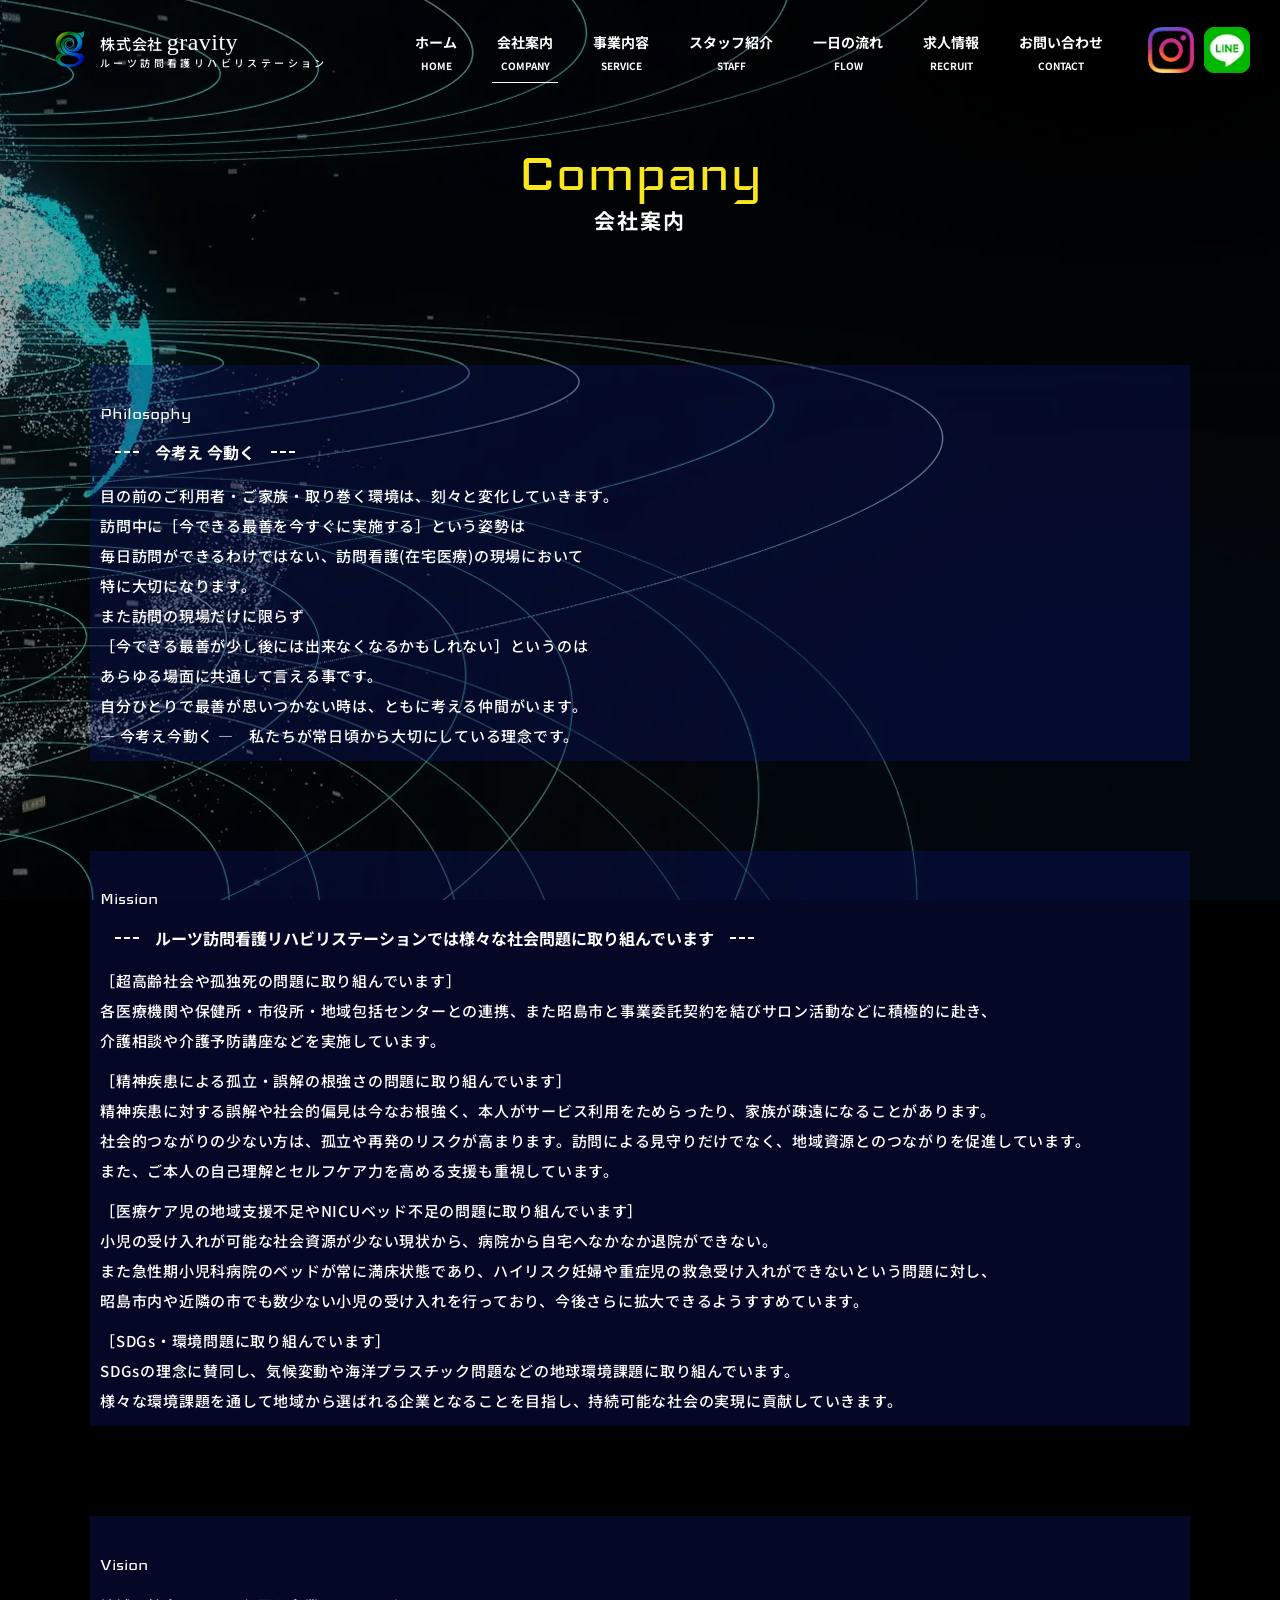
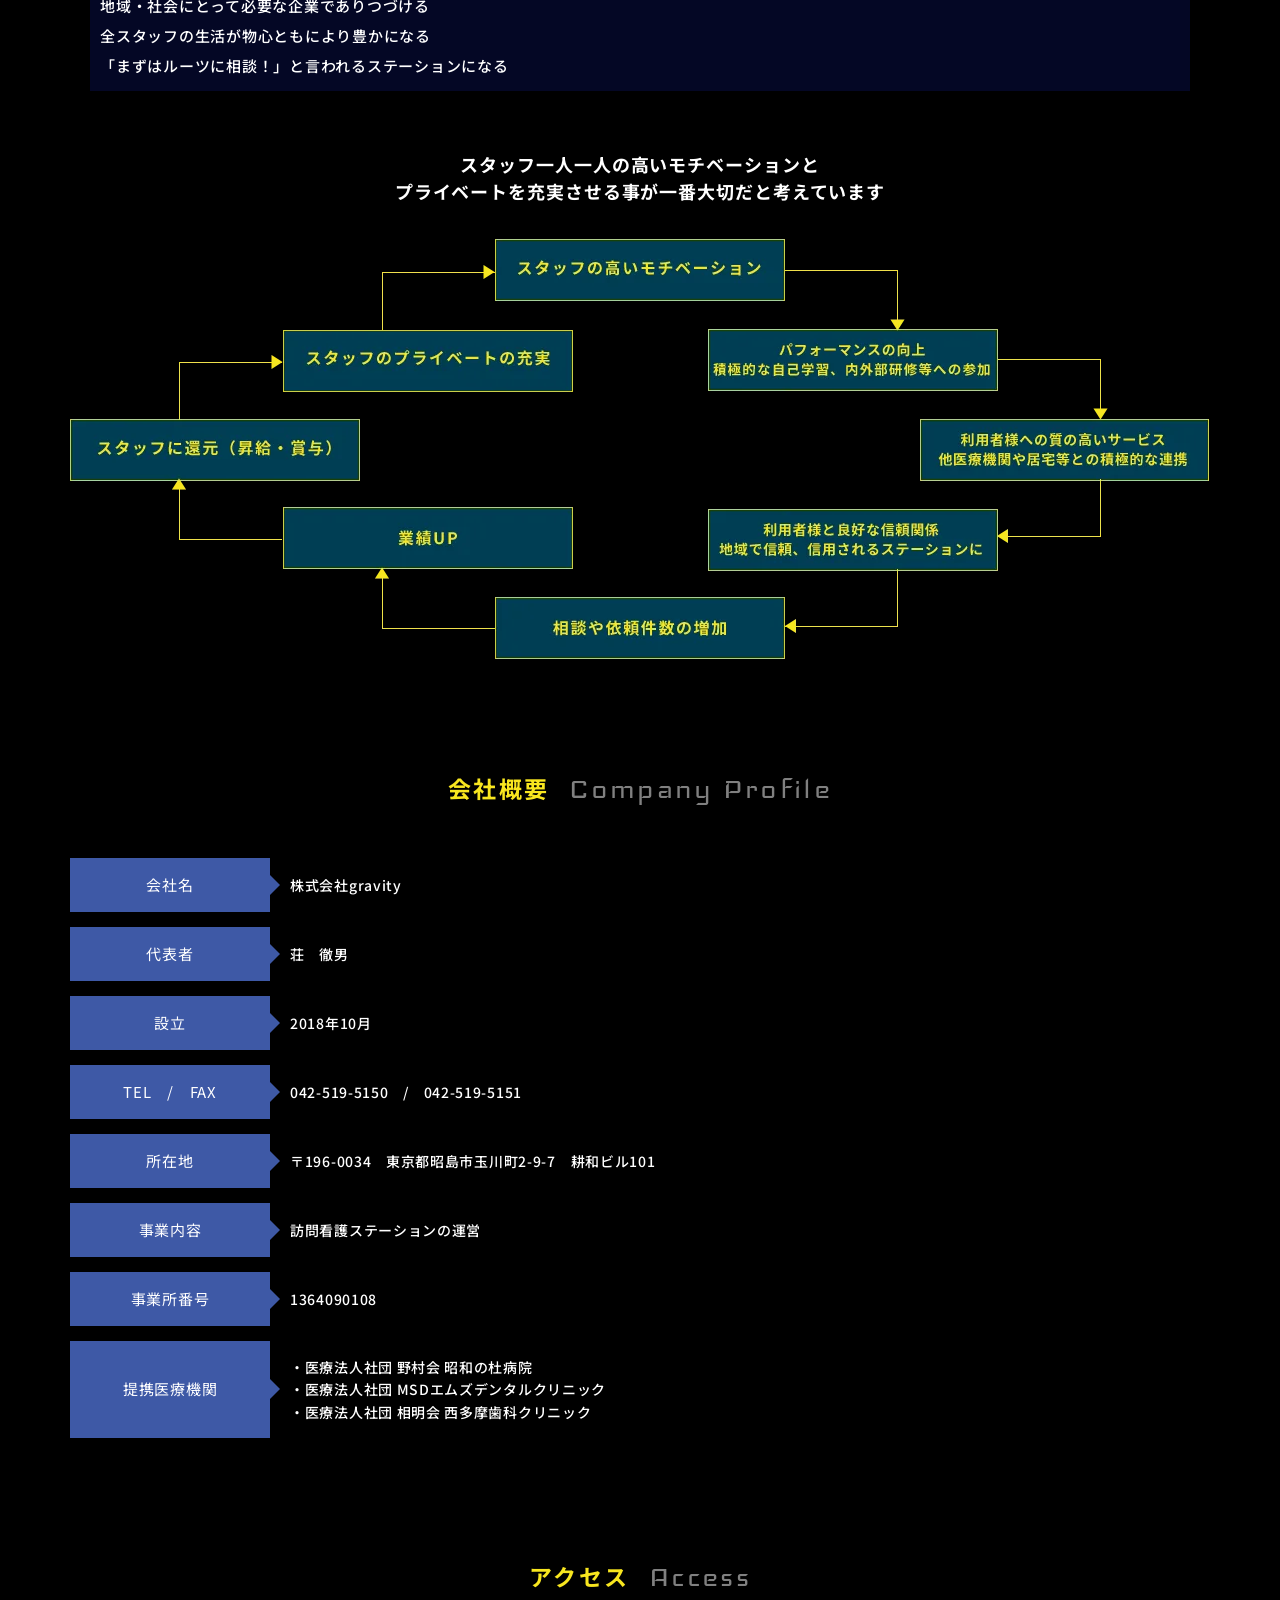
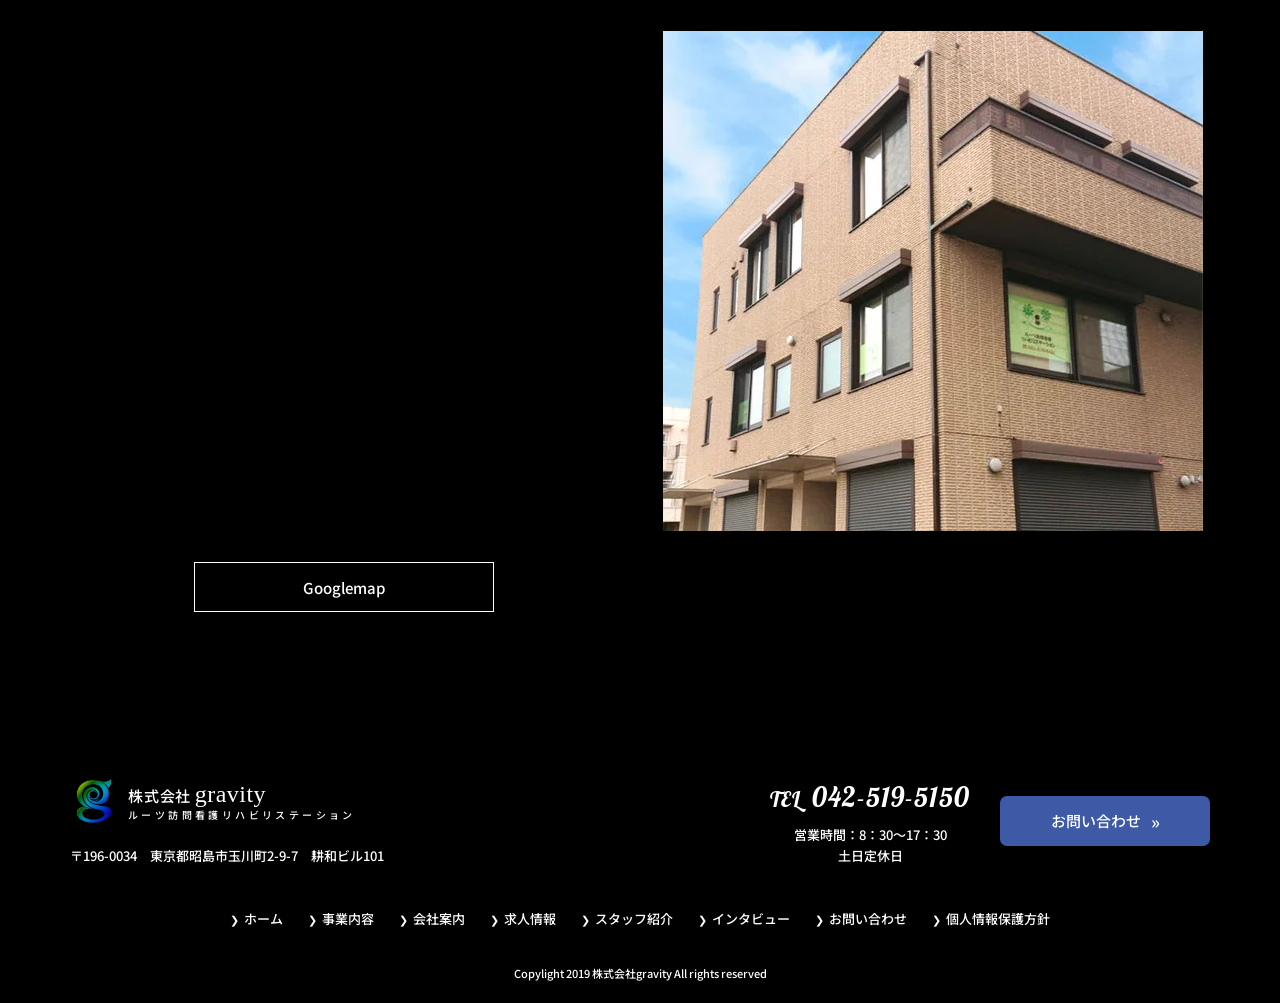
==== company.html @ e6da3119 "ルーツ訪問看護リハビリステーション サイト再構築版 (お客様確認用ステージング) - 現行サイト(gravity2018.co.jp)の忠実再現版 全9ページ - 新ロゴ・新住所(玉川町2-9-7 耕" ====
<!DOCTYPE html>
<html lang="ja">
<head>
	<meta charset="UTF-8">
	<title>会社案内｜株式会社gravity　ルーツ訪問看護リハビリステーション</title>
	<meta name="description" content="ルーツ訪問看護リハビリステーション代表、荘　徹男による「会社紹介」ページ。「まちの保健室」をモットーにヒトを元気にし続ける企業を目指します！！ルーツは、住み慣れた自宅でのケアを訪問看護でサポートします!">
	<meta name="viewport" content="width=device-width, initial-scale=1">
	<meta name="format-detection" content="telephone=no">

	<meta property="og:type" content="article">
	<meta property="og:title" content="会社案内｜ルーツ訪問看護リハビリステーション">
	<meta property="og:description" content="理念「今考え 今動く」。社会問題への取り組み、会社概要、アクセスをご紹介します。">
	<meta property="og:site_name" content="ルーツ訪問看護リハビリステーション">
	<meta property="og:image" content="ogp.png">
	<meta property="og:locale" content="ja_JP">
	<meta name="twitter:card" content="summary_large_image">

	<link rel="icon" href="favicon.ico">
	<link rel="apple-touch-icon" href="apple-touch-icon.png">
	<link rel="preconnect" href="https://fonts.googleapis.com">
	<link rel="preconnect" href="https://fonts.gstatic.com" crossorigin>
	<link href="https://fonts.googleapis.com/css2?family=Iceland&family=Noto+Sans+JP:wght@500;700&family=Pattaya&display=swap" rel="stylesheet">
	<link rel="stylesheet" href="css/style.css">
	<script src="js/site-config.js"></script>
</head>

<body data-page="company">
	<div class="bg-poster" aria-hidden="true"></div>
	<video id="bg-video" data-src="video/bg_movie.mp4" poster="optimized/images/bg_body.webp" muted loop playsinline autoplay preload="none" aria-hidden="true" tabindex="-1"></video>
	<div class="video_grad" aria-hidden="true"></div>

	<div class="site">
		<header id="site-header" class="site-header"><!-- js/include.js が描画 --></header>

		<main>
			<h1 class="sub"><span>Company</span>会社案内</h1>

			<div class="container mb_cont" id="company01">
				<div class="bg_philosophy">
					<article class="company01">
						<h4><span>Philosophy</span></h4>
						<p class="company01-heading"><span class="titleH5" role="heading" aria-level="3">今考え 今動く</span></p>
						<p class="text mt10">
							目の前のご利用者・ご家族・取り巻く環境は、刻々と変化していきます。<br>
							訪問中に［今できる最善を今すぐに実施する］という姿勢は<br class="br-pc">
							毎日訪問ができるわけではない、訪問看護(在宅医療)の現場において<br class="br-pc">
							特に大切になります。<br>
							また訪問の現場だけに限らず<br class="br-pc">
							［今できる最善が少し後には出来なくなるかもしれない］というのは<br class="br-pc">
							あらゆる場面に共通して言える事です。<br class="br-pc">
							自分ひとりで最善が思いつかない時は、ともに考える仲間がいます。<br>
							― 今考え今動く ―　私たちが常日頃から大切にしている理念です。
						</p>
					</article>
				</div>

				<div class="bg_mission">
					<article class="company01">
						<h4><span>Mission</span></h4>
						<p class="company01-heading"><span class="titleH5" role="heading" aria-level="3">ルーツ訪問看護リハビリステーションでは様々な社会問題に取り組んでいます</span></p>
						<p class="text mt10">
							［超高齢社会や孤独死の問題に取り組んでいます］<br>
							各医療機関や保健所・市役所・地域包括センターとの連携、また昭島市と事業委託契約を結びサロン活動などに積極的に赴き、<br class="br-pc">
							介護相談や介護予防講座などを実施しています。
						</p>
						<p class="text mt10">
							［精神疾患による孤立・誤解の根強さの問題に取り組んでいます］<br>
							精神疾患に対する誤解や社会的偏見は今なお根強く、本人がサービス利用をためらったり、家族が疎遠になることがあります。<br>
							社会的つながりの少ない方は、孤立や再発のリスクが高まります。訪問による見守りだけでなく、地域資源とのつながりを促進しています。<br class="br-pc">
							また、ご本人の自己理解とセルフケア力を高める支援も重視しています。
						</p>
						<p class="text mt10">
							［医療ケア児の地域支援不足やNICUベッド不足の問題に取り組んでいます］<br>
							小児の受け入れが可能な社会資源が少ない現状から、病院から自宅へなかなか退院ができない。<br>
							また急性期小児科病院のベッドが常に満床状態であり、ハイリスク妊婦や重症児の救急受け入れができないという問題に対し、<br class="br-pc">
							昭島市内や近隣の市でも数少ない小児の受け入れを行っており、今後さらに拡大できるようすすめています。
						</p>
						<p class="text mt10">
							［SDGs・環境問題に取り組んでいます］<br>
							SDGsの理念に賛同し、気候変動や海洋プラスチック問題などの地球環境課題に取り組んでいます。<br>
							様々な環境課題を通して地域から選ばれる企業となることを目指し、持続可能な社会の実現に貢献していきます。
						</p>
					</article>
				</div>

				<div class="bg_vision">
					<article class="company01">
						<h4><span>Vision</span></h4>
						<p class="text mt10">
							地域・社会にとって必要な企業でありつづける<br>
							全スタッフの生活が物心ともにより豊かになる<br>
							「まずはルーツに相談！」と言われるステーションになる
						</p>
					</article>
				</div>

				<p class="ttl_company01">スタッフ一人一人の高いモチベーションと<br>プライベートを充実させる事が一番大切だと考えています</p>
				<p>
					<picture>
						<source media="(max-width: 767px)" srcset="optimized/images/pic_vision_sp.webp">
						<img src="optimized/images/pic_vision.webp" alt="" loading="lazy" decoding="async">
					</picture>
				</p>
			</div>

			<div class="container mb_cont" id="company02">
				<h3 class="sub">会社概要<span>Company Profile</span></h3>
				<table class="company" id="company-table"><!-- js/render-company.js が data/company.json から描画 --></table>
			</div>

			<div class="container mb_cont" id="company03">
				<h3 class="sub">アクセス<span>Access</span></h3>
				<div class="flex_b">
					<div class="cont48">
						<div class="access_map">
							<!-- 地図のURLは js/render-company.js が data/company.json の住所から生成 -->
							<iframe id="company-map" src="about:blank" loading="lazy" allowfullscreen title="Googleマップ 株式会社gravity 所在地"></iframe>
						</div>
						<p class="btn_map"><a id="company-map-link" href="#" target="_blank" rel="noopener">Googlemap</a></p>
					</div>
					<div class="cont48">
						<p><img src="optimized/images/pic_company03.webp" alt="建物外観" loading="lazy" decoding="async"></p>
					</div>
				</div>
			</div>
		</main>

		<footer id="site-footer" class="site-footer"><!-- js/include.js が描画 --></footer>

		<p class="pagetop"><a href="#" aria-label="このページの先頭へ"><img src="optimized/images/pagetop.webp" width="44" height="43" alt="pagetop このページの先頭へ"></a></p>
	</div>

	<script src="js/data-source.js"></script>
	<script src="js/include.js"></script>
	<script src="js/render-company.js"></script>
	<script src="js/ui.js"></script>
</body>
</html>
---- css/style.css ----
@charset "UTF-8";
/* ============================================================
   ルーツ訪問看護リハビリステーション
   既存サイト(gravity2018.co.jp)再現版 スタイルシート
   - Bootstrap/jQuery非依存
   - ブレークポイント: SP <768 / TB 768-991 / PC >=992 / WIDE >=1200
   ============================================================ */

:root {
  --c-bg: #000;
  --c-text: #fff;
  --c-accent: #f8e61f;
  --c-btn-grad-1: #4664b4;
  --c-btn-grad-2: #16317f;
  --c-btn-footer: #3e59a6;
  --c-news-new: #ff2626;
  --font-base: 'Noto Sans JP', "ヒラギノ角ゴ ProN", "Hiragino Kaku Gothic ProN", "メイリオ", Meiryo, sans-serif;
  --font-en: 'Iceland', cursive;
  --font-tel: 'Pattaya', sans-serif;
}

/* ---------- reset ---------- */
*, *::before, *::after { box-sizing: border-box; }
body, h1, h2, h3, p, ul, ol, li, figure, dl, dd { margin: 0; padding: 0; }
ul, ol { list-style: none; }
img { max-width: 100%; height: auto; vertical-align: middle; border: 0; }
a { color: var(--c-text); text-decoration: none; transition: opacity .2s; }
a:hover { opacity: .8; }
button { font: inherit; background: none; border: none; cursor: pointer; color: inherit; }

html { scroll-behavior: smooth; }
body {
  font-family: var(--font-base);
  font-weight: 500;
  font-size: 15px;
  color: var(--c-text);
  background-color: var(--c-bg);
  -webkit-text-size-adjust: 100%;
  line-height: 1.6;
}

.visually-hidden {
  position: absolute; width: 1px; height: 1px;
  margin: -1px; padding: 0; overflow: hidden;
  clip: rect(0 0 0 0); white-space: nowrap; border: 0;
}

/* ---------- layout ---------- */
.container { width: 100%; padding: 0 15px; margin: 0 auto; }
@media (min-width: 768px)  { .container { max-width: 750px; } }
@media (min-width: 992px)  { .container { max-width: 970px; } }
@media (min-width: 1200px) { .container { max-width: 1170px; } }

.mb_cont  { margin-bottom: 60px; }
.mb_cont3 { margin-bottom: 30px; }
@media (min-width: 992px) {
  .mb_cont  { margin-bottom: 100px; }
  .mb_cont3 { margin-bottom: 40px; }
}
.mb30 { margin-bottom: 30px; }
.tac { text-align: center; }
.lh2 { line-height: 2; letter-spacing: .05em; }
.s15 { font-size: 14px; line-height: 1.7; }
@media (min-width: 768px) { .s15 { font-size: 15px; } }

/* ---------- 背景動画・ポスター ---------- */
.bg-poster {
  position: fixed; inset: 0; z-index: 0;
  background: url(../optimized/images/bg_body.webp) no-repeat center center / cover;
}
#bg-video {
  position: fixed; right: 0; bottom: 0;
  min-width: 100%; min-height: 100%;
  width: auto; height: auto;
  z-index: 1;
  object-fit: cover;
}
body.no-video #bg-video { display: none; }
.video_grad {
  width: 100%; height: 100vh;
  position: fixed; top: 0; left: 0;
  background: linear-gradient(to bottom, #000, #000);
  opacity: .35;
  z-index: 2;
  pointer-events: none;
}
.site { position: relative; z-index: 3; overflow-x: hidden; }

/* ---------- header / nav ---------- */
header.site-header {
  width: 100%;
  padding: 15px;
  position: absolute; top: 0; left: 0;
  z-index: 9999;
}
@media (min-width: 992px) {
  header.site-header {
    height: 100px;
    padding: 15px 30px 15px 50px;
    display: flex; align-items: center;
  }
  header.site-header.h_fixed {
    position: fixed;
    background-color: rgba(0, 0, 0, .8);
    box-shadow: 1px 1px 1px rgba(0, 0, 0, .2);
    transition: background-color .3s;
  }
}
.header-inner {
  width: 100%; max-width: 1900px; margin: 0 auto;
  display: flex; align-items: center; justify-content: space-between;
}
.brand { line-height: 1; }
.brand a { display: inline-block; }

/* ---------- 新ロゴ (マーク + テキスト) ---------- */
a.logo-lockup {
  display: inline-flex;
  align-items: center;
  gap: 10px;
  color: #fff;
  white-space: nowrap;
}
a.logo-lockup:hover { opacity: .9; }
.logo-mark { width: auto; height: 44px; flex-shrink: 0; }
.logo-text { display: flex; flex-direction: column; gap: 4px; line-height: 1; }
.logo-company { font-size: 15px; font-weight: 500; letter-spacing: .05em; }
.logo-company .logo-en {
  font-family: Georgia, "Times New Roman", serif;
  font-size: 24px;
  letter-spacing: .02em;
}
.logo-brand { font-size: 10px; letter-spacing: .34em; font-weight: 500; white-space: nowrap; }
@media (max-width: 480px) {
  .logo-mark { height: 36px; }
  .logo-company { font-size: 13px; }
  .logo-company .logo-en { font-size: 19px; }
  .logo-brand { font-size: 8px; letter-spacing: .22em; }
}
@media (min-width: 992px)  { .logo-mark { height: 40px; } }
@media (min-width: 1300px) { .logo-mark { height: 50px; } }

.flex_right { display: flex; align-items: center; }

/* SNSアイコン */
.sns-list { display: flex; align-items: center; gap: 10px; }
.sns-list img { width: 40px; }
@media (min-width: 992px) { .sns-list { margin-left: 10px; } .sns-list img { width: 46px; } }
.sns-sp { position: absolute; top: 22px; right: 60px; }
@media (min-width: 992px) { .sns-sp { display: none; } }
@media (max-width: 991px) { .sns-pc { display: none; } }

/* ハンバーガー (<=991px) */
.nav-toggle {
  display: none;
  position: absolute; top: 24px; right: 15px;
  width: 30px; height: 20px;
  z-index: 10001;
}
.nav-toggle span {
  position: absolute; right: 0;
  width: 100%; height: 2px;
  background-color: #fff;
  transition: transform .4s, opacity .4s;
}
.nav-toggle span:nth-of-type(1) { top: 0; }
.nav-toggle span:nth-of-type(2) { top: 9px; }
.nav-toggle span:nth-of-type(3) { bottom: 0; }
.nav-toggle[aria-expanded="true"] span:nth-of-type(1) { transform: translateY(9px) rotate(-45deg); }
.nav-toggle[aria-expanded="true"] span:nth-of-type(2) { opacity: 0; }
.nav-toggle[aria-expanded="true"] span:nth-of-type(3) { transform: translateY(-9px) rotate(45deg); }

@media (max-width: 991px) {
  .nav-toggle { display: block; }
  #gnav {
    display: none;
    width: 100%; height: 100vh;
    background: rgba(0, 0, 0, .8);
    position: fixed; top: 0; left: 0;
    z-index: 10000;
    padding: 70px 0 50px;
    overflow-y: auto;
    -webkit-overflow-scrolling: touch;
  }
  body.nav-open #gnav { display: block; }
  body.nav-open { overflow: hidden; }
  #gnav li > a {
    display: block;
    padding: 15px;
    font-size: 15px;
    font-weight: bold;
    color: #fff;
    margin: 5px 10px;
    border-radius: 2px;
    text-align: left;
  }
  #gnav li > a span {
    color: #999;
    font-size: 10px;
    font-weight: normal;
    float: right;
    letter-spacing: 1px;
  }
  #gnav li.active > a,
  #gnav li > a:hover { background-color: #333; opacity: 1; }
}

@media (min-width: 992px) {
  #gnav { display: flex; align-items: center; }
  #gnav ul { display: flex; }
  #gnav li { display: inline-block; }
  #gnav li > a {
    display: block;
    position: relative;
    font-size: 13px;
    font-weight: bold;
    color: #fff;
    margin: 10px 10px 0 0;
    padding: 0 5px 5px;
    text-align: center;
  }
  #gnav li > a span {
    font-size: 10px;
    color: #fff;
    display: block;
    text-align: center;
    margin-top: 5px;
  }
  #gnav li > a:hover { opacity: 1; }
  #gnav li > a::after {
    display: block; content: '';
    width: 100%; height: 1px;
    background-color: #fff;
    position: absolute; bottom: -4px; left: 0;
    transform: scale(0, 1);
    transform-origin: center top;
    transition: .25s;
  }
  #gnav li > a:hover::after,
  #gnav li.active > a::after { transform: scale(1, 1); }
}
@media (min-width: 1200px) {
  #gnav li > a { font-size: 14px; margin-right: 30px; }
}

/* ---------- ヒーロー ---------- */
.mainimg { width: 100%; height: 100vh; position: relative; }
.catch_top {
  width: 100%;
  position: absolute; top: 50%; left: 50%;
  transform: translate(-50%, -50%);
  text-align: center;
  line-height: 1.4;
  z-index: 3;
}
.catch_top img { width: 90%; max-width: 400px; }
@media (min-width: 768px)  { .catch_top img { width: 80%; max-width: 680px; } }
@media (min-width: 1200px) { .catch_top img { max-width: 880px; } }

.scroll-down {
  display: none;
  cursor: pointer;
  height: 48px; width: 64px;
  position: absolute; left: 50%; bottom: 20px;
  margin-left: -32px;
  z-index: 100;
  background-image: url([data-uri]);
  background-size: contain;
  background-repeat: no-repeat;
  animation: scroll_fade_move_down 2s ease-in-out infinite;
}
@media (min-width: 1200px) { .scroll-down { display: block; } }
@keyframes scroll_fade_move_down {
  0%   { transform: translateY(0);    opacity: 0; }
  50%  { opacity: 1; }
  100% { transform: translateY(15px); opacity: 0; }
}

/* ---------- 見出し ---------- */
h2.top {
  font-size: 18px;
  text-align: center;
  font-weight: 700;
  letter-spacing: .1em;
  margin-bottom: 30px;
  line-height: 1.6;
}
@media (min-width: 768px) { h2.top { font-size: 21px; } }
h2.top span {
  font-family: var(--font-en);
  font-size: 40px;
  color: var(--c-accent);
  font-weight: normal;
  display: block;
  letter-spacing: 0;
}

/* ---------- 汎用パネル ---------- */
.bg_black   { background: rgba(0, 0, 0, .7); padding: 30px 20px; }
.bg_black02 { background: rgba(0, 0, 0, .4); padding: 30px 20px; }
.w_top04 {
  width: 100%; margin: 0 auto 20px;
  line-height: 1.8; letter-spacing: .05em;
}
.flexBox_c { display: flex; justify-content: center; }
.cont50 { width: 100%; }
.bg_about {
  background: url(../optimized/images/bg_about.webp) no-repeat center bottom / cover;
  padding: 30px 20px;
}

/* ---------- 求人告知(現在非表示) ---------- */
#top-recruit[hidden] { display: none; }
.ttl_top01 {
  font-size: 16px;
  text-align: center;
  font-weight: 700;
  letter-spacing: .1em;
  margin-bottom: 30px;
  line-height: 1.8;
}

/* ---------- ボタン ---------- */
.btn_top a {
  display: flex; align-items: center; justify-content: center;
  width: 260px;
  padding: .7em 1em;
  background: linear-gradient(to right, var(--c-btn-grad-1), var(--c-btn-grad-2));
  font-size: 14px;
  color: #fff;
  text-align: center;
  font-weight: 500;
  letter-spacing: .1em;
  margin: 0 auto;
  border-radius: 10px;
  transition: background .2s, color .2s;
}
.btn_top a::after {
  content: "\00BB";
  margin-left: 15px;
  font-size: 24px;
  line-height: 1;
}
.btn_top a:hover {
  background: linear-gradient(to right, #fff, #d3d3f7);
  color: var(--c-btn-grad-1);
  opacity: 1;
}

/* ---------- サービスカード ---------- */
.flex_b { display: flex; flex-direction: column; }
@media (min-width: 768px) {
  .flex_b { flex-direction: row; justify-content: space-between; }
}
article.top06 { width: 100%; max-width: 200px; margin: 0 auto 30px; }
article.top06 a {
  display: flex; flex-direction: column;
  align-items: center; justify-content: center;
}
article.top06 h3 {
  font-size: 16px;
  color: #fff;
  font-weight: 700;
  margin-top: 10px;
  letter-spacing: .1em;
  text-align: center;
  line-height: 1.4;
}
@media (min-width: 768px) {
  article.top06 { width: 20%; margin: 0 0 30px; }
  article.top06:nth-of-type(2),
  article.top06:nth-of-type(4) { margin-top: 110px; }
}

/* ---------- お知らせ ---------- */
.bg_top05 { background: rgba(0, 0, 0, .7); padding: 20px 10px; }
@media (min-width: 768px) { .bg_top05 { padding: 25px 20px; } }

article.news_top {
  display: flex; flex-direction: column;
  padding-bottom: 5px;
  border-bottom: 1px solid #fff;
  margin-bottom: 5px;
}
article.news_top .info {
  display: flex; align-items: center;
  gap: 10px;
  order: 1;
  margin-bottom: 10px;
}
article.news_top .news_cont {
  width: 100%;
  font-size: 14px;
  line-height: normal;
  order: 2;
  margin-bottom: 10px;
}
article.news_top .pic { width: 160px; order: 3; padding-bottom: 10px; }
article.news_top .pic p {
  width: 140px; height: 90px;
  display: flex; align-items: center; justify-content: center;
}
article.news_top .pic img { max-width: 136px; max-height: 86px; width: auto; }
article.news_top .news_icon {
  font-size: 11px;
  background-color: var(--c-news-new);
  padding: .2em .4em;
  line-height: 1;
}
@media (min-width: 768px) {
  article.news_top { flex-direction: row; align-items: center; }
  article.news_top .pic {
    width: 360px; height: 300px; order: 0;
    margin-right: 20px; padding: 10px;
    flex-shrink: 0;
  }
  article.news_top .pic p { width: 340px; height: 290px; }
  article.news_top .pic img { max-width: 336px; max-height: 280px; }
  article.news_top .info {
    width: 130px; order: 0;
    flex-shrink: 0;
    justify-content: space-between;
    margin-bottom: 0; margin-right: 10px;
  }
  article.news_top .news_cont { order: 0; margin-bottom: 0; }
}
.btn_news { margin-top: 30px; }

/* ---------- MENUタイル ---------- */
ul.top04 {
  display: flex; flex-wrap: wrap;
  justify-content: center;
  gap: 10px;
}
ul.top04 li { transition: .3s; }
ul.top04 li a {
  display: flex; flex-direction: column;
  align-items: center; justify-content: center;
  width: 200px; height: 200px;
  font-weight: 700;
  font-size: 20px;
  color: #fff;
  text-align: center;
  line-height: 1.4;
}
ul.top04 li:nth-of-type(1) { background: url(../optimized/images/bg_top04_1.webp) center / 200px auto no-repeat; }
ul.top04 li:nth-of-type(2) { background: url(../optimized/images/bg_top04_2.webp) center / 200px auto no-repeat; }
ul.top04 li:nth-of-type(3) { background: url(../optimized/images/bg_top04_3.webp) center / 200px auto no-repeat; }
ul.top04 li:nth-of-type(4) { background: url(../optimized/images/bg_top04_4.webp) center / 200px auto no-repeat; }
ul.top04 li:nth-of-type(5) { background: url(../optimized/images/bg_top04_5.webp) center / 200px auto no-repeat; }
ul.top04 li:nth-of-type(1):hover { background: url(../optimized/images/bg_top04_1_hover.webp) center / 240px auto no-repeat; }
ul.top04 li:nth-of-type(2):hover { background: url(../optimized/images/bg_top04_2_hover.webp) center / 240px auto no-repeat; }
ul.top04 li:nth-of-type(3):hover { background: url(../optimized/images/bg_top04_3_hover.webp) center / 240px auto no-repeat; }
ul.top04 li:nth-of-type(4):hover { background: url(../optimized/images/bg_top04_4_hover.webp) center / 240px auto no-repeat; }
ul.top04 li:nth-of-type(5):hover { background: url(../optimized/images/bg_top04_5_hover.webp) center / 240px auto no-repeat; }

/* ---------- フッター ---------- */
footer.site-footer { padding: 40px 0 20px; }
.footer-main { display: flex; flex-direction: column; gap: 25px; }
@media (min-width: 768px) {
  .footer-main { flex-direction: row; justify-content: space-between; align-items: center; }
}
.footer_l .logo_f { margin-bottom: 15px; }
.footer_l .logo_f .logo-mark { height: 48px; }
.footer_l .text_f { font-size: 13px; }
.footer_r { display: flex; flex-direction: column; align-items: center; gap: 15px; }
@media (min-width: 768px) { .footer_r { flex-direction: row; gap: 30px; } }
.tel_f {
  font-family: var(--font-tel);
  font-size: 21px;
  color: #fff;
  letter-spacing: .05em;
  text-align: center;
  margin-bottom: 5px;
}
.tel_f a { color: #fff; }
.tel_f .tel-number { display: inline-block; margin-left: 5px; font-size: 27px; }
.text_tel_f { font-size: 13px; text-align: center; }
.btn_contact_f a {
  display: flex; align-items: center; justify-content: center;
  width: 210px; height: 50px;
  border-radius: 7px;
  background-color: var(--c-btn-footer);
  font-size: 15px;
  color: #fff;
}
.btn_contact_f a::after {
  content: "\00BB";
  margin-left: 10px;
  font-size: 18px;
  line-height: 1;
}
ul.fnav {
  padding: 40px 0 0;
  display: flex; flex-direction: column;
  align-items: center; justify-content: center;
}
@media (min-width: 768px) { ul.fnav { flex-direction: row; flex-wrap: wrap; gap: 0 25px; } }
ul.fnav li { margin-bottom: 10px; }
ul.fnav li a { color: #fff; font-size: 13px; }
ul.fnav li a::before { content: "\276F"; margin-right: 5px; font-size: 11px; }
.copyright { font-size: 11px; text-align: center; margin-top: 25px; }

/* ---------- ページトップ ---------- */
.pagetop {
  position: fixed; right: 15px; bottom: 20px;
  z-index: 500;
  opacity: 0; visibility: hidden;
  transition: opacity .3s, visibility .3s;
}
.pagetop.is-visible { opacity: 1; visibility: visible; }
.pagetop img { width: 44px; }

/* ---------- ライトボックス ---------- */
dialog.lightbox {
  border: none; padding: 0;
  background: transparent;
  max-width: 90vw; max-height: 90vh;
}
dialog.lightbox::backdrop { background: rgba(0, 0, 0, .7); }
dialog.lightbox img {
  max-width: 90vw; max-height: 85vh;
  width: auto; height: auto;
  display: block;
}
dialog.lightbox .lightbox-close {
  position: absolute; top: -5px; right: 0;
  transform: translateY(-100%);
  color: #fff; font-size: 26px; line-height: 1;
  padding: 5px;
}

/* ============================================================
   下層ページ共通
   ============================================================ */
h1.sub, h2.sub {
  font-size: 18px;
  color: #fff;
  font-weight: 700;
  letter-spacing: .1em;
  text-align: center;
  margin-top: 100px;
  margin-bottom: 100px;
  line-height: 1.4;
}
h1.sub span, h2.sub span {
  font-family: var(--font-en);
  font-size: 40px;
  color: var(--c-accent);
  font-weight: normal;
  display: block;
  letter-spacing: 0;
  line-height: 1;
}
@media (min-width: 992px) {
  h1.sub, h2.sub { font-size: 21px; margin-top: 140px; }
  h1.sub span, h2.sub span { font-size: 66px; }
}
h3.sub {
  font-weight: 700;
  letter-spacing: .1em;
  color: var(--c-accent);
  font-size: 18px;
  text-align: center;
  margin-bottom: 10px;
  line-height: 1.4;
}
h3.sub span {
  font-family: var(--font-en);
  font-size: 24px;
  color: #fff;
  opacity: .5;
  font-weight: normal;
  display: block;
  margin-top: 5px;
}
@media (min-width: 768px) {
  h3.sub { font-size: 23px; margin-bottom: 30px; }
  h3.sub span { font-size: 34px; display: inline-block; margin-left: 20px; margin-top: 0; }
}

/* 汎用ユーティリティ(下層) */
.mt10 { margin-top: 10px; }
.mb20 { margin-bottom: 20px; }
.mb_cont2 { margin-bottom: 30px; }
@media (min-width: 992px) { .mb_cont2 { margin-bottom: 50px; } }
.flex_b.center, .flex_s.center { align-items: center; }
.flex_s.baseline { align-items: baseline; }
.flex_s {
  display: flex; flex-direction: column;
  justify-content: flex-start;
}
@media (min-width: 768px) { .flex_s { flex-direction: row; } }
.flex_s.wrap { flex-wrap: wrap; }
.cont30, .cont35, .cont48, .cont62, .cont68 { width: 100%; }
@media (min-width: 768px) {
  .cont30 { width: 30%; }
  .cont35 { width: 35%; }
  .cont48 { width: 48%; }
  .cont62 { width: 62%; }
  .cont68 { width: 68%; }
}
.br20 img { border-radius: 20px; }

/* ---------- 会社案内 ---------- */
.bg_philosophy, .bg_mission, .bg_vision {
  background-size: cover;
  margin-bottom: 30px;
  padding: 30px 20px;
}
article.company01 {
  background: rgba(15, 25, 122, .3);
  padding: 10px;
}
article.company01 h4 {
  font-size: 14px;
  font-weight: 700;
  letter-spacing: .05em;
  display: flex; flex-direction: column;
  margin-bottom: 10px;
}
article.company01 h4 span {
  font-family: var(--font-en);
  font-size: 20px;
  color: #fff;
  font-weight: normal;
  display: block;
  letter-spacing: 0;
}
@media (min-width: 992px) {
  article.company01 h4 { font-size: 16px; flex-direction: row; }
  article.company01 h4 span { font-size: 30px; margin-right: 20px; }
}
@media (min-width: 1200px) {
  article.company01 h4 span { font-size: 21px; margin-right: 30px; }
}
article.company01 .text { line-height: 2; letter-spacing: .05em; }
.titleH5 {
  position: relative;
  margin: 0 0 0 15px;
  padding: 1rem;
  color: var(--c-accent);
  font-weight: bold;
  font-size: 16px;
  display: inline;
}
.titleH5::before, .titleH5::after {
  position: absolute;
  top: 48%;
  width: 1.5rem;
  border-top: 2px dashed;
  content: '';
}
.titleH5::before { left: -1.5rem; }
.titleH5::after { right: -1.5rem; }
.company01-heading { margin-bottom: 15px; margin-left: 1.5rem; }
#company01 .titleH5 { color: #fff; }
@media (max-width: 768px) {
  #company01 .titleH5::before, #company01 .titleH5::after { display: none; }
  #company01 .titleH5 { margin-left: -10px; }
  .company01-heading { margin-left: 0; }
}
p.ttl_company01 {
  font-size: 13px;
  font-weight: 700;
  letter-spacing: .05em;
  line-height: 1.5;
  color: #fff;
  text-align: center;
  margin-bottom: 20px;
}
@media (min-width: 768px)  { p.ttl_company01 { font-size: 16px; margin-bottom: 30px; } }
@media (min-width: 992px)  { p.ttl_company01 { font-size: 18px; } }
.pc-only { display: none; }
@media (min-width: 768px) { .pc-only { display: block; } .sp-only { display: none; } }
/* 現行サイトの br.hidden-xs (PCのみ改行) / br.visible-xs (SPのみ改行) 相当 */
@media (max-width: 767px) { br.br-pc { display: none; } }
@media (min-width: 768px) { br.sp-br { display: none; } }

table.company {
  width: 100%;
  margin: 0 auto;
  border-collapse: separate;
  border-spacing: 0 15px;
  font-size: 14px;
}
table.company th, table.company td {
  padding: 10px 20px;
  letter-spacing: .05em;
}
table.company th {
  display: block;
  background: #2b2e2f;
  vertical-align: middle;
  width: 100%;
  position: relative;
  color: #fff;
  font-weight: bold;
  font-size: 14px;
  text-align: left;
}
table.company td {
  display: block;
  background: rgba(0, 0, 0, .8);
  padding-left: 20px;
  font-size: 14px;
  line-height: 1.6;
}
table.company a { color: #fff; }
@media (min-width: 768px) {
  table.company th, table.company td { display: table-cell; padding: 15px 20px; }
  table.company th {
    background: var(--c-btn-footer);
    width: 200px;
    text-align: center;
    font-weight: normal;
    font-size: 15px;
  }
  table.company th::after {
    left: 100%; top: 50%;
    border: solid transparent;
    content: " ";
    height: 0; width: 0;
    position: absolute;
    pointer-events: none;
    border-left-color: var(--c-btn-footer);
    border-width: 10px;
    margin-top: -10px;
  }
}
.access_map iframe { width: 100%; height: 300px; border: 0; }
@media (min-width: 768px) { .access_map iframe { height: 500px; } }
p.btn_map a {
  display: block;
  width: 200px; height: 50px;
  border: 1px solid #fff;
  margin: 25px auto;
  color: #fff;
  font-size: 15px;
  text-align: center;
  line-height: 50px;
}
@media (min-width: 768px) { p.btn_map a { width: 300px; } }

/* ---------- 事業内容 ---------- */
.mb_service { margin-bottom: 40px; }
@media (min-width: 768px)  { .mb_service { margin-bottom: 50px; } }
@media (min-width: 992px)  { .mb_service { margin-bottom: 70px; } }
.inner_service01 {
  background: rgba(0, 0, 0, .7);
  padding: 25px 15px;
  position: relative;
  z-index: 99;
  border-radius: 20px;
}
@media (min-width: 768px) { .inner_service01 { padding: 25px 20px; } }
.inner_service01 .lh2 { line-height: 1.8; }
h2.service01, h3.service01 {
  font-weight: 700;
  letter-spacing: .1em;
  color: var(--c-accent);
  font-size: 21px;
  margin-bottom: 15px;
}
@media (min-width: 768px)  { h2.service01, h3.service01 { font-size: 24px; } }
@media (min-width: 992px)  { h2.service01, h3.service01 { font-size: 30px; } }
h3.service02, h4.service02 {
  font-weight: 700;
  letter-spacing: .1em;
  font-size: 14px;
  text-align: center;
  margin-bottom: 20px;
  line-height: 1.6;
}
@media (min-width: 768px) { h3.service02, h4.service02 { font-size: 16px; margin-bottom: 30px; } }
@media (min-width: 992px) { h3.service02, h4.service02 { font-size: 18px; } }
.text_yellow { color: var(--c-accent); font-size: 18px !important; }
@media (min-width: 768px) { .text_yellow { font-size: 20px !important; } }
ul.service01 {
  display: flex; flex-direction: column; flex-wrap: wrap;
  width: 100%;
}
ul.service01 li {
  width: 100%;
  color: #fff;
  font-size: 13px;
  font-weight: 700;
  letter-spacing: .1em;
  background: rgba(0, 0, 0, .7);
  display: flex; align-items: center; justify-content: center;
  text-align: center;
  line-height: 1.6;
  padding: 10px 1em;
  border: 1px solid #fff;
  border-radius: 10px;
  margin-bottom: 15px;
}
@media (min-width: 768px) {
  ul.service01 { flex-direction: row; }
  ul.service01 li {
    width: 32%;
    margin-right: 2%;
    font-size: 16px;
    height: 100px;
    border-radius: 20px;
    margin-bottom: 30px;
    padding: 10px 20px;
  }
  ul.service01 li:nth-of-type(3n) { margin-right: 0; }
}
.contact_sub {
  background: rgba(0, 0, 0, .7);
  padding: 20px 10px;
  display: flex; flex-direction: column;
  text-align: center;
}
.contact_sub h3 {
  font-weight: 700;
  letter-spacing: .1em;
  color: var(--c-accent);
  font-size: 17px;
  margin-bottom: 0;
  line-height: 1.6;
}
@media (min-width: 768px) {
  .contact_sub { padding: 40px 20px; align-items: center; margin-bottom: 50px; }
  .contact_sub h3 { font-size: 21px; }
}

/* ---------- スタッフ紹介 ---------- */
.bg_staff01 {
  background: rgba(0, 0, 0, .7);
  padding: 20px 30px;
}
p.pic_staff01 { text-align: center; }
p.pic_staff01 img { width: 200px; height: 200px; }
.inner_staff01 { width: 100%; }
@media (min-width: 768px) {
  .inner_staff01 { width: 68%; background: rgba(0, 0, 0, .7); padding: 20px 30px; }
  p.pic_staff01 img { width: 140px; height: 140px; }
}
@media (min-width: 992px) {
  .inner_staff01 { padding: 20px 50px; }
  p.pic_staff01 img { width: 200px; height: 200px; }
}
p.post01 {
  font-weight: 700;
  font-size: 16px;
  color: var(--c-accent);
  margin-right: 20px;
}
@media (min-width: 992px) { p.post01 { font-size: 18px; } }
p.name_staff {
  font-size: 18px;
  color: var(--c-accent);
  font-weight: 700;
  letter-spacing: .1em;
  margin-bottom: 10px;
  line-height: 1.4;
}
@media (min-width: 768px) { p.name_staff { font-size: 20px; } }
p.name_staff span.staff01 { font-size: 12px; display: block; margin-top: 5px; }
@media (min-width: 768px) { p.name_staff span.staff01 { font-size: 15px; display: inline-block; margin-left: 20px; margin-top: 0; } }
p.name_staff span.staff { font-size: 12px; display: block; margin-top: 2px; }
@media (min-width: 768px) { p.name_staff span.staff { font-size: 13px; } }
p.job { font-size: 15px; font-weight: 500; margin-bottom: 15px; }
@media (min-width: 992px) { p.job { font-size: 16px; } }
p.job_staff { font-size: 14px; font-weight: 500; margin-bottom: 20px; line-height: 1.6; }
@media (min-width: 992px) { p.job_staff { margin-bottom: 15px; } }
.inner_staff01 p.text, article.staff p.text { font-size: 14px; line-height: 1.6; }
article.staff {
  width: 100%;
  background: rgba(0, 0, 0, .7);
  padding: 20px;
  margin-bottom: 40px;
  display: flex; flex-direction: column;
  align-items: center;
  justify-content: space-between;
}
/* 役職と氏名の並び: 1200px未満は縦積み・1200px以上は横並び(現行踏襲) */
@media (max-width: 1199px) {
  article.staff .flex_s { flex-direction: column !important; }
}
article.staff p.post {
  font-weight: 700;
  font-size: 15px;
  color: var(--c-accent);
  margin-top: 10px;
}
article.staff .cont35 p { text-align: center; }
@media (min-width: 768px) {
  article.staff { width: 48%; margin-right: 4%; }
  article.staff:nth-of-type(2n) { margin-right: 0; }
  article.staff .cont35 { width: 40%; }
  article.staff .cont62 { width: 90%; margin-top: 10px; }
  article.staff p.post { font-size: 18px; margin-right: 20px; margin-top: 0; }
}
@media (min-width: 992px) {
  article.staff { flex-direction: row; }
  article.staff .cont35 { width: 32%; }
  article.staff .cont62 { width: 62%; margin-top: 0; }
  article.staff p.post { margin-bottom: 5px; }
}

/* ---------- 一日の流れ＆よくある質問 ---------- */
.cont47 { width: 100%; }
@media (min-width: 768px) { .cont47 { width: 47%; } }
.inner_interview01 { position: relative; }
.inner_interview01::before {
  content: '';
  display: block;
  width: 3px;
  height: calc(100% - 70px);
  background-color: #ff9326;
  position: absolute;
  left: 7px;
  top: 35px;
}
article.interview01 { display: flex; flex-direction: row; }
article.interview01::before {
  content: '';
  display: block;
  flex-shrink: 0;
  width: 16px;
  height: 16px;
  background-color: #ff9326;
  border-radius: 50%;
  margin-right: 10px;
  margin-top: 20px;
  position: relative;
  z-index: 1;
}
article.interview01 .inner { flex: 1; }
article.interview01 p.ttl {
  background: rgba(0, 69, 93, .9);
  font-size: 16px;
  color: #f8e51f;
  font-weight: 700;
  letter-spacing: .1em;
  margin-bottom: 15px;
  display: inline-flex;
  align-items: center;
  flex-wrap: wrap;
  padding: .7em .5em;
}
article.interview01 p.ttl span {
  color: #fff;
  font-size: 12px;
  font-family: 'Orbitron', sans-serif;
  display: inline-block;
  margin-right: 10px;
}
.bg_interview { background: rgba(0, 0, 0, .7); padding: 30px 10px; }
@media (min-width: 768px) { .bg_interview { padding: 30px 20px; } }
.bg_interview .flex_b > .accbox { width: 100%; }

/* CSSアコーディオン(現行サイトの checkbox 方式を踏襲) */
.accbox { margin: 1em 0 2em; padding: 0; }
.accbox label {
  display: block;
  cursor: pointer;
  font-size: 14px;
  position: relative;
  padding: 0 15px 10px 0;
  color: #fff;
  margin-bottom: 15px;
  border-bottom: 1px dashed #fff;
  letter-spacing: .05em;
  font-weight: normal;
}
.accbox label span {
  display: inline-block;
  color: #2cca64;
  font-size: 21px;
  margin-right: 10px;
  font-weight: bold;
}
.ns_interview label span { color: orange; }
.accbox label:hover { opacity: .8; }
.accbox input { display: none; }
.accbox .accshow {
  height: 0;
  padding: 0;
  overflow: hidden;
  opacity: 0;
  position: relative;
  border: 1px solid var(--c-accent);
  transition: .4s;
  margin-bottom: 10px;
}
.cssacc:checked + .accshow {
  height: auto;
  opacity: 1;
  padding: 15px 15px 15px 55px;
  transition: .3s;
  font-size: 14px;
  line-height: 1.7;
  letter-spacing: .03em;
}
.cssacc:checked + .accshow::before {
  display: inline-block;
  position: absolute;
  left: 20px;
  font-size: 21px;
  line-height: 1.2;
  content: "A.";
  color: var(--c-accent);
  font-weight: bold;
}

/* ---------- 求人情報 ---------- */
.cont100 { width: 100%; }
.cont32 { width: 100%; }
.cont64 { width: 100%; }
@media (min-width: 768px) { .cont32 { width: 32%; } .cont64 { width: 64%; } }
.mb0 { margin-bottom: 0; }
.mb10 { margin-bottom: 10px; }
@media (max-width: 767px) { .reverse_sp { flex-direction: column-reverse; } }

p.ttl_recruit01 {
  font-size: 18px;
  font-weight: 700;
  letter-spacing: .1em;
  text-align: center;
  margin-bottom: 30px;
  line-height: 1.5;
}
p.ttl_recruit01 span {
  display: block;
  font-size: 24px;
  color: #f8e51f;
  margin-top: 10px;
}
@media (min-width: 992px) {
  p.ttl_recruit01 { font-size: 24px; }
  p.ttl_recruit01 span { font-size: 32px; }
}
.text02 {
  font-size: 16px;
  font-weight: 500;
  line-height: 1.6;
  text-align: center;
}
.ttl_recruit02 { text-align: center; }
.ttl_recruit02 h2, .ttl_recruit02 h3 {
  font-size: 20px;
  font-weight: 700;
  color: #f8e51f;
  letter-spacing: .1em;
  text-align: center;
  position: relative;
  display: inline-block;
  padding: 0 30px;
  margin: 0 auto 20px;
  line-height: 1.4;
}
.ttl_recruit02 h2::before, .ttl_recruit02 h3::before,
.ttl_recruit02 h2::after, .ttl_recruit02 h3::after {
  content: "";
  display: block;
  width: 2px;
  height: 40px;
  background-color: #f8e51f;
  position: absolute;
  top: 10px;
}
.ttl_recruit02 h2::before, .ttl_recruit02 h3::before { left: 0; transform: rotate(-25deg); }
.ttl_recruit02 h2::after, .ttl_recruit02 h3::after { right: 0; transform: rotate(25deg); }
@media (min-width: 992px) { .ttl_recruit02 h2, .ttl_recruit02 h3 { font-size: 26px; } }

.flex_recruit02 {
  display: flex; flex-direction: row;
  justify-content: space-between;
  flex-wrap: wrap;
}
article.recruit02 { width: 50%; margin-bottom: 30px; }
@media (min-width: 768px) { article.recruit02 { width: 20%; } }
article.recruit02 a {
  display: flex; flex-direction: column;
  align-items: center;
  width: 100%;
  color: #fff;
  text-align: center;
}
article.recruit02 p.icon {
  width: 100px; height: 100px;
  background-color: #f8e51f;
  border-radius: 50%;
  display: flex; align-items: center; justify-content: center;
  margin-bottom: 10px;
  overflow: hidden;
}
@media (min-width: 768px) { article.recruit02 p.icon { width: 120px; height: 120px; } }
article.recruit02 p.icon img { width: 70%; }
article.recruit02 h3, article.recruit02 h4 {
  font-size: 14px;
  font-weight: 700;
  color: #f8e51f;
  letter-spacing: .1em;
  margin-bottom: 10px;
  line-height: 1.4;
  text-align: center;
}
@media (min-width: 768px) { article.recruit02 h3, article.recruit02 h4 { font-size: 15px; margin-bottom: 20px; } }
article.recruit02 p.text { font-size: 12px; text-align: center; }

.recruit-sec-title, h4.recruit02 {
  background: rgba(0, 69, 93, .9);
  padding: 1em;
  font-size: 16px;
  font-weight: 700;
  color: #f8e51f;
  letter-spacing: .05em;
  text-align: center;
  line-height: 1.4;
  margin: 0;
}
.inner_recruit02 { background: rgba(0, 0, 0, .8); padding: 20px; }
.inner_recruit02 p.text {
  font-size: 13px;
  font-weight: 500;
  line-height: 1.8;
  margin-bottom: 10px;
}
@media (min-width: 992px) { .inner_recruit02 p.text { font-size: 15px; } }

.bg_recruit02_3 {
  background: url(../optimized/images/bg_recruit02_3.webp) no-repeat center center / cover;
  padding: 30px 20px;
}
.recruit_list, .recruit_list02 { width: 100%; }
@media (min-width: 768px) {
  .recruit_list { display: flex; flex-wrap: wrap; justify-content: space-between; }
  .recruit_list li { width: 49% !important; }
}
.recruit_list li {
  display: flex;
  justify-content: flex-start;
  align-items: flex-end;
  width: 100%;
  font-weight: bold;
  padding: 10px 0 10px 5px;
  border-bottom: 1px solid #333;
}
.recruit_list li p { color: #4b4b4b; }
.recruit_list li img { width: 30px; margin-right: 10px; }
.titleH5-2 {
  color: #333;
  font-weight: bold;
  font-size: 18px;
  border-left: 2px solid #333;
  margin: 0 0 10px;
  padding: 0 0 0 5px;
}
.recruit_list02 li {
  display: flex;
  align-items: flex-end;
  width: 100%;
  color: #333;
  font-weight: bold;
  padding: 10px 0 10px 10px;
  border-bottom: 1px solid #333;
}
.recruit_list02 li a { color: #4b4b4b; }
.recruit_list02 li img { width: 30px; margin-right: 10px; }
@media (min-width: 768px) {
  .recruit_list02 { display: flex; flex-wrap: wrap; justify-content: space-between; }
  .recruit_list02 li { width: 49%; }
}

table.recruit03 {
  width: 100%;
  border-left: 1px solid #f8e51f;
  border-top: 1px solid #f8e51f;
  background-color: #000;
  border-collapse: collapse;
}
table.recruit03 th {
  width: 100%;
  display: block;
  font-size: 14px;
  color: #fff;
  padding: 1.2em;
  border-right: 1px solid #f8e51f;
  border-bottom: 1px solid #f8e51f;
  text-align: left;
}
table.recruit03 td {
  width: 100%;
  display: block;
  font-size: 13px;
  color: #fff;
  border-right: 1px solid #f8e51f;
  border-bottom: 1px solid #f8e51f;
  padding: 1.2em;
  line-height: 1.7;
}
@media (min-width: 768px) {
  table.recruit03 th, table.recruit03 td { display: table-cell; }
  table.recruit03 th {
    width: 180px;
    background-color: #f8e51f;
    color: #333;
    border: 1px solid #aaa;
    text-align: center;
    vertical-align: middle;
  }
  table.recruit03 td {
    width: auto;
    background: rgba(0, 69, 93, .9);
    font-size: 14px;
    border: 1px solid #aaa;
  }
}
@media (min-width: 992px) {
  table.recruit03 th { width: 230px; font-size: 15px; padding: 1.5em; }
  table.recruit03 td { font-size: 15px; padding: 1.5em; }
}

article.flow {
  width: 100%;
  height: 180px;
  border: 3px solid #f8e51f;
  padding: 20px;
  position: relative;
  display: flex;
  flex-direction: column;
  justify-content: center;
  align-items: center;
  margin-top: 30px;
  background: rgba(0, 69, 93, .9);
}
article.flow h3, article.flow h4 {
  font-size: 18px;
  font-weight: 700;
  color: #f8e51f;
  letter-spacing: .1em;
  margin-bottom: 15px;
  text-align: center;
}
article.flow p.text { font-size: 14px; text-align: center; line-height: 1.7; }
article.flow::before {
  content: '';
  display: block;
  width: 70px; height: 70px;
  background-color: #e9faf7;
  border-radius: 50%;
  position: absolute;
  top: -15px; left: -15px;
}
article.flow:nth-of-type(1)::before { background: url(../optimized/images/icon_recruit04_1.webp) 0 0 / 70px 70px no-repeat; }
article.flow:nth-of-type(2)::before { background: url(../optimized/images/icon_recruit04_2.webp) 0 0 / 70px 70px no-repeat; }
article.flow:nth-of-type(3)::before { background: url(../optimized/images/icon_recruit04_3.webp) 0 0 / 70px 70px no-repeat; }
@media (min-width: 768px) {
  article.flow::before { top: -20px; left: -20px; }
}
article.flow::after {
  content: "▼";
  position: absolute;
  bottom: -35px;
  left: 50%;
  transform: translateX(-50%);
  font-size: 22px;
  color: #f8e51f;
}
article.flow:last-of-type::after { content: ''; }
@media (min-width: 768px) {
  article.flow { width: 32%; }
  article.flow::after {
    content: "▶";
    top: 50%;
    bottom: auto;
    left: auto;
    right: -24px;
    transform: translateY(-50%);
    font-size: 20px;
  }
}
.contact_sub p.tel {
  font-size: 21px;
  font-weight: 700;
  margin-top: 15px;
}
.contact_sub p.tel a { color: #fff; font-size: 26px; }
.contact_sub p.text { font-size: 14px; margin-top: 10px; }
.contact_sub p.text a { color: #fff; text-decoration: underline; }
.contact_sub p.text a:hover { text-decoration: none; }

/* ---------- お知らせ一覧 ---------- */
.news-list-page .bg_top05 { margin-bottom: 30px; }
.btn_more { margin: 30px auto 0; }
.btn_more button {
  display: flex; align-items: center; justify-content: center;
  width: 260px;
  padding: .7em 1em;
  background: linear-gradient(to right, var(--c-btn-grad-1), var(--c-btn-grad-2));
  font-size: 14px;
  color: #fff;
  font-weight: 500;
  letter-spacing: .1em;
  margin: 0 auto;
  border-radius: 10px;
  transition: background .2s, color .2s;
}
.btn_more button::after { content: "\00BB"; margin-left: 15px; font-size: 24px; line-height: 1; }
.btn_more button:hover {
  background: linear-gradient(to right, #fff, #d3d3f7);
  color: var(--c-btn-grad-1);
}
.news-count { text-align: center; font-size: 13px; margin: 15px 0 0; opacity: .8; }

/* ---------- お問い合わせ ---------- */
h3.contact {
  width: 100%;
  font-size: 16px;
  color: #f8e51f;
  font-weight: 700;
  text-align: center;
  border-bottom: 3px solid #fff;
  padding-bottom: 10px;
  letter-spacing: .1em;
  margin-bottom: 20px;
}
@media (min-width: 768px) { h3.contact { font-size: 21px; padding-bottom: 15px; } }
.inner_contact {
  background: rgba(0, 0, 0, .8);
  padding: 20px 15px;
  width: 100%;
}
@media (min-width: 768px) { .inner_contact { padding: 30px; } }
.info_contact01 {
  width: 100%;
  display: flex; flex-direction: column;
  align-items: center; justify-content: space-between;
}
@media (min-width: 768px) { .info_contact01 { width: 500px; margin: 0 auto; flex-direction: row; } }
p.tel_contact {
  font-size: 21px;
  font-weight: 900;
  display: flex; align-items: center; justify-content: center;
}
p.tel_contact a, p.tel_contact span { font-size: 27px; display: inline-block; margin-left: 5px; color: #fff; }
@media (min-width: 768px) {
  p.tel_contact { font-size: 26px; }
  p.tel_contact a, p.tel_contact span { font-size: 34px; }
}
.info_contact01 .hour { font-size: 14px; }

table.contact { width: 100%; border-collapse: collapse; margin-bottom: 30px; }
table.contact th {
  display: block; width: 100%;
  padding: 5px;
  font-size: 14px;
  text-align: left;
  font-weight: 700;
}
table.contact td { display: block; padding: 5px 5px 15px; font-size: 14px; }
@media (min-width: 768px) {
  table.contact th {
    display: table-cell;
    width: 30%;
    padding: 12px 10px;
    border-bottom: 1px dotted #ccc;
    vertical-align: top;
  }
  table.contact td { display: table-cell; padding: 10px; border-bottom: 1px dotted #ccc; }
}
table.contact th.must::after {
  content: '必須';
  display: inline-block;
  width: 36px; height: 16px;
  background-color: #f00;
  text-align: center;
  color: #fff;
  font-size: 10px;
  line-height: 16px;
  margin-left: 15px;
  float: right;
}
table.contact input[type="text"],
table.contact input[type="email"],
table.contact input[type="tel"],
table.contact select,
table.contact textarea {
  padding: .4em .5em;
  width: 100%;
  border: 1px solid #ddd;
  background-color: transparent;
  border-radius: 4px;
  color: #fff;
  font: inherit;
}
table.contact select { background-color: #000; }
table.contact input.form150 { width: 150px !important; }
table.contact ::placeholder { color: #888; }
.radio-group { display: flex; flex-wrap: wrap; gap: 5px 20px; }
.radio-group label { display: inline-flex; align-items: center; gap: 5px; cursor: pointer; }
.field-error { color: #ff9326; font-size: 12px; margin-top: 5px; display: none; }
.field-error.show { display: block; }
input.invalid, textarea.invalid, select.invalid { border-color: #ff2626 !important; }

p.ttl_contact {
  font-size: 16px;
  color: #f8e51f;
  padding-bottom: 10px;
  border-bottom: 1px dotted #f8e51f;
  margin-bottom: 20px;
  display: flex; align-items: center;
}
p.ttl_contact::before {
  content: '';
  display: block;
  width: 5px; height: 1.2em;
  background: #f8e51f;
  margin-right: 8px;
}
h4.privacy { font-size: 15px; font-weight: bold; margin-bottom: 10px; line-height: 1.6; }
.privacyBox {
  height: 250px;
  overflow-y: auto;
  font-size: 14px;
  line-height: normal;
  padding: 15px;
  border: solid 1px #ccc;
  border-radius: 4px;
  color: #aaa;
}
.privacyBox a { color: #ccc; text-decoration: underline; }
p.ttl_privacy { font-size: 14px; font-weight: bold; margin-bottom: 5px; }
p.text_privacy { font-size: 13px; line-height: 1.6; }
ul.privacy li { list-style-type: decimal; margin-left: 20px; margin-bottom: 5px; }
.agree-row { text-align: center; margin-bottom: 20px; }
.agree-row label { display: inline-flex; align-items: center; gap: 8px; cursor: pointer; }
.agree-row a { color: #fff; text-decoration: underline; }

button.comfirm, button.form-btn {
  width: 100%;
  height: 46px;
  text-align: center;
  background-color: var(--c-btn-footer);
  border-radius: 8px;
  color: #fff;
  border: none;
  cursor: pointer;
  font-weight: bolder;
  font-size: 15px;
}
@media (min-width: 768px) { button.comfirm, button.form-btn { width: 400px; } }
button.form-btn.secondary { background-color: #4b4b4b; }
button.form-btn:disabled { opacity: .5; cursor: not-allowed; }
.form-btn-row { display: flex; flex-direction: column; gap: 15px; align-items: center; }
@media (min-width: 768px) { .form-btn-row { flex-direction: row; justify-content: center; gap: 30px; } button.form-btn { width: 300px; } }

/* 確認画面 */
.confirm-table td { white-space: pre-wrap; word-break: break-word; }
.form-note { font-size: 13px; text-align: center; margin-bottom: 20px; opacity: .9; }
.form-status { text-align: center; font-size: 14px; margin: 20px 0; line-height: 1.8; }
.form-status.error { color: #ff9326; }
.form-loading::after {
  content: '';
  display: inline-block;
  width: 16px; height: 16px;
  margin-left: 10px;
  border: 2px solid #fff;
  border-top-color: transparent;
  border-radius: 50%;
  vertical-align: middle;
  animation: form-spin .8s linear infinite;
}
@keyframes form-spin { to { transform: rotate(360deg); } }
/* honeypot: 視覚的に完全に隠す(display:noneはbotが検知するため画面外へ) */
.hp-field {
  position: absolute !important;
  left: -9999px !important;
  width: 1px; height: 1px;
  overflow: hidden;
}
.js-required-note { text-align: center; padding: 1em; background: rgba(255, 147, 38, .2); margin-bottom: 20px; }

/* ---------- プライバシーポリシー ---------- */
.privacy-page .inner_contact { line-height: 1.9; }
.privacy-page h3.privacy-sec {
  font-size: 16px;
  color: #f8e51f;
  font-weight: 700;
  border-left: 4px solid #f8e51f;
  padding-left: 10px;
  margin: 35px 0 12px;
}
.privacy-page p, .privacy-page li { font-size: 14px; }
.privacy-page ul.privacy-list li { list-style: disc; margin-left: 22px; margin-bottom: 6px; }
.privacy-page ol li { margin-left: 22px; margin-bottom: 6px; }
.privacy-date { text-align: right; font-size: 13px; margin-top: 30px; }
.privacy-draft-note {
  border: 1px dashed #ff9326;
  color: #ff9326;
  font-size: 13px;
  padding: 10px 15px;
  margin-bottom: 25px;
}

/* ---------- 下層 準備中ページ ---------- */
.page-main { padding-top: 120px; min-height: 70vh; }
.under-construction { text-align: center; line-height: 2.2; }

/* ---------- 印刷 ---------- */
@media print {
  #bg-video, .video_grad, .bg-poster, .pagetop { display: none; }
  body { background: #fff; color: #000; }
}
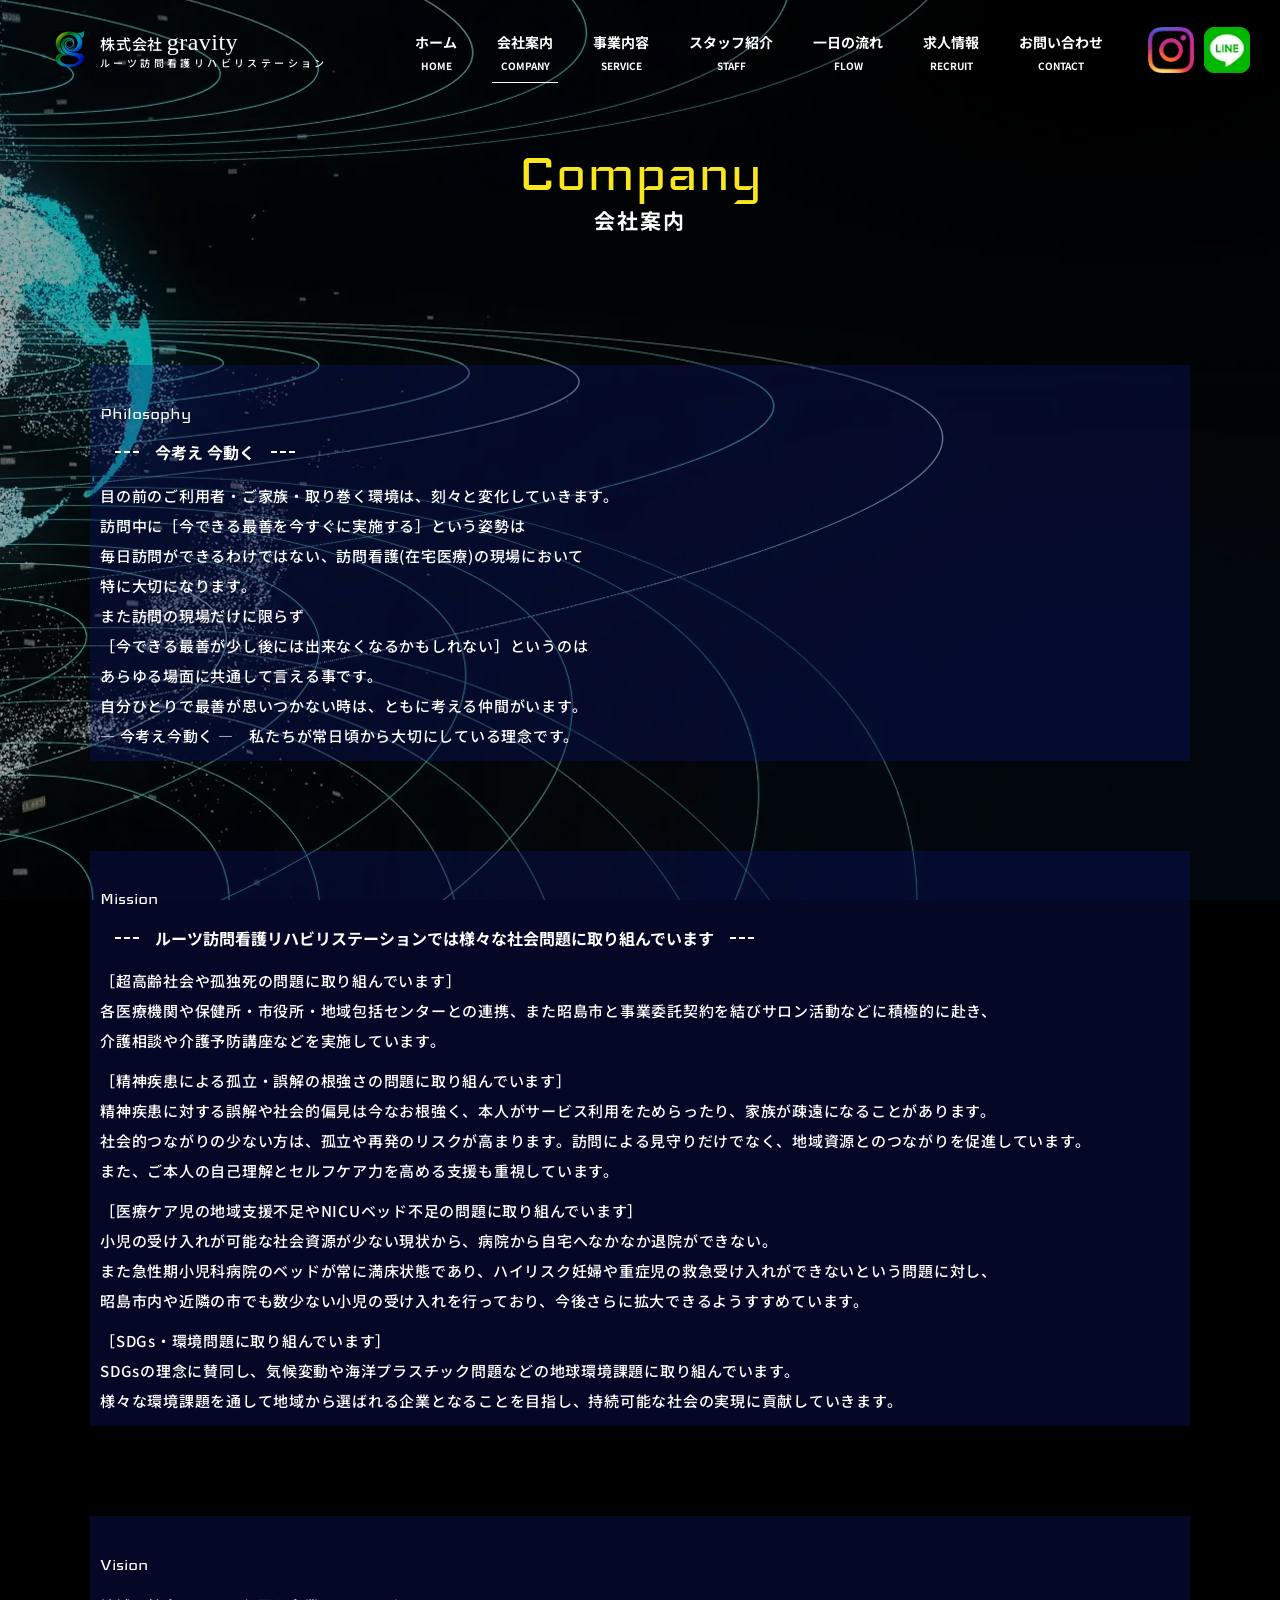
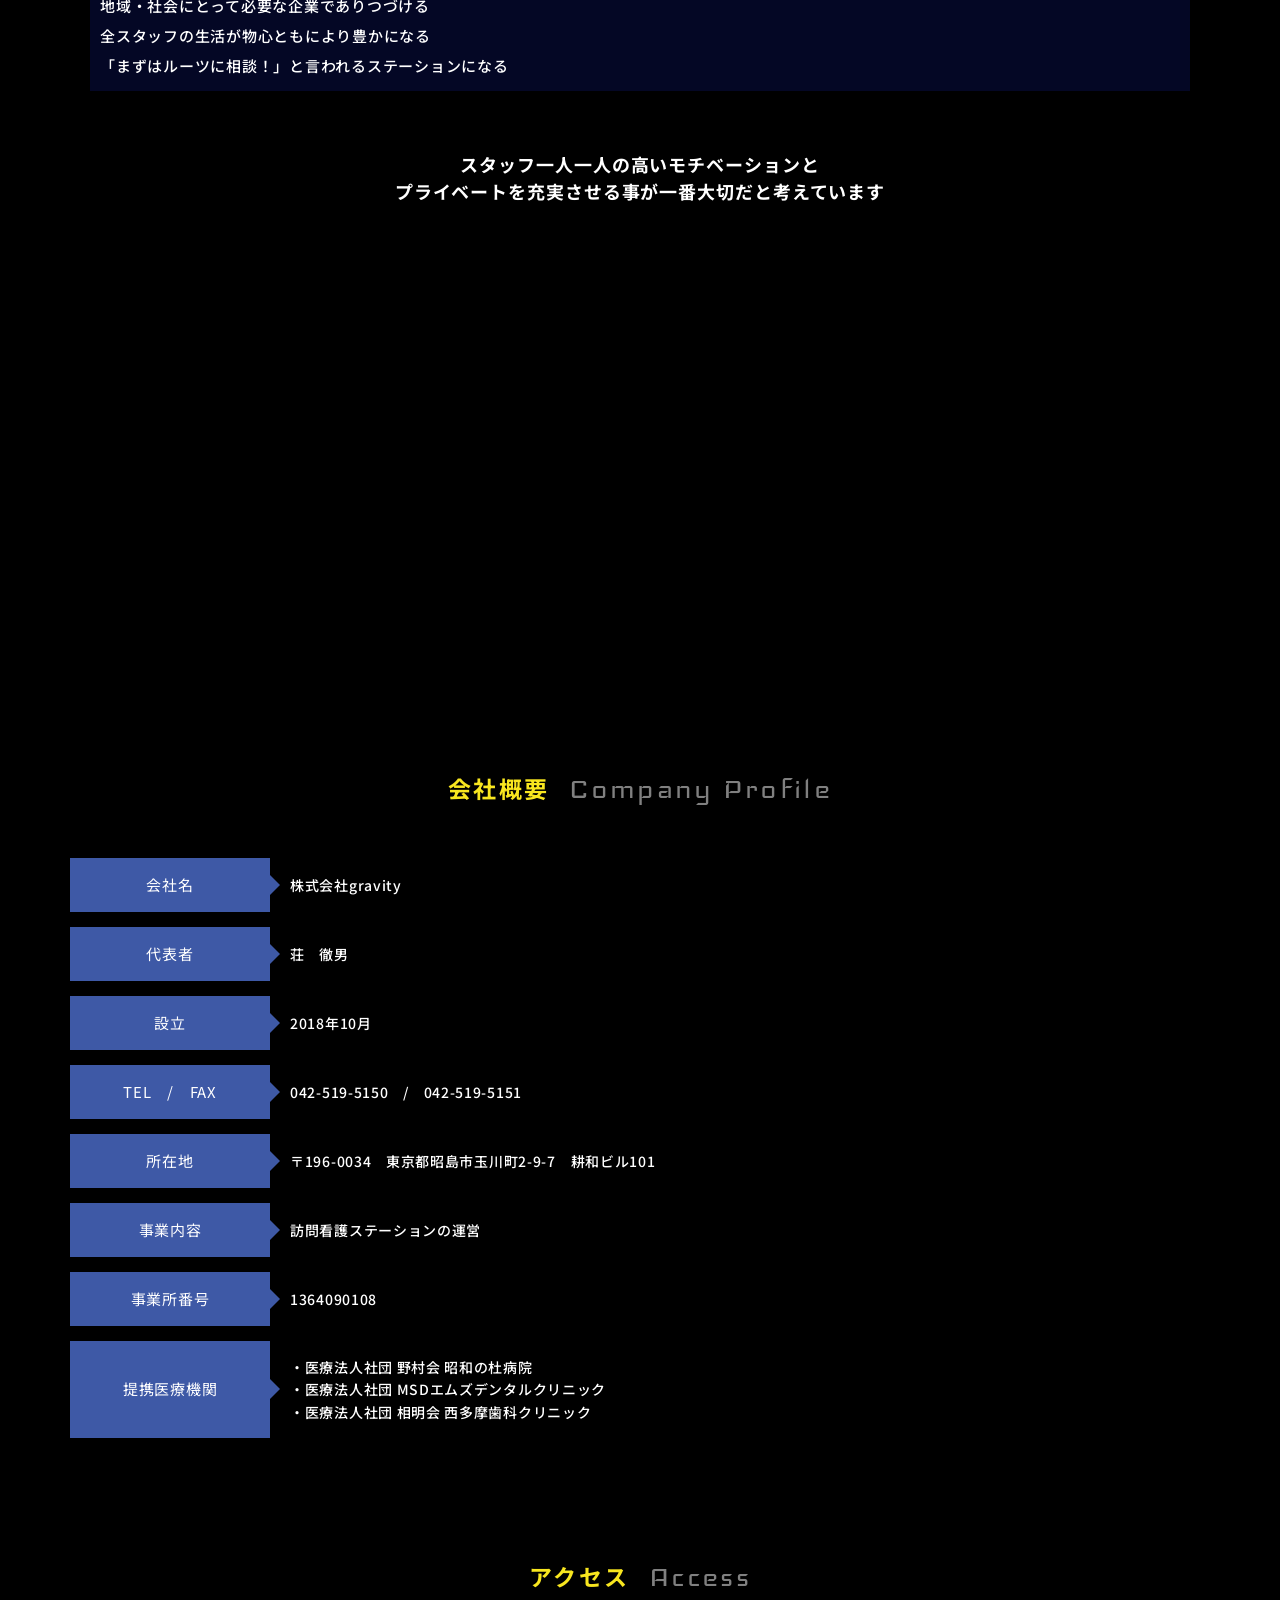
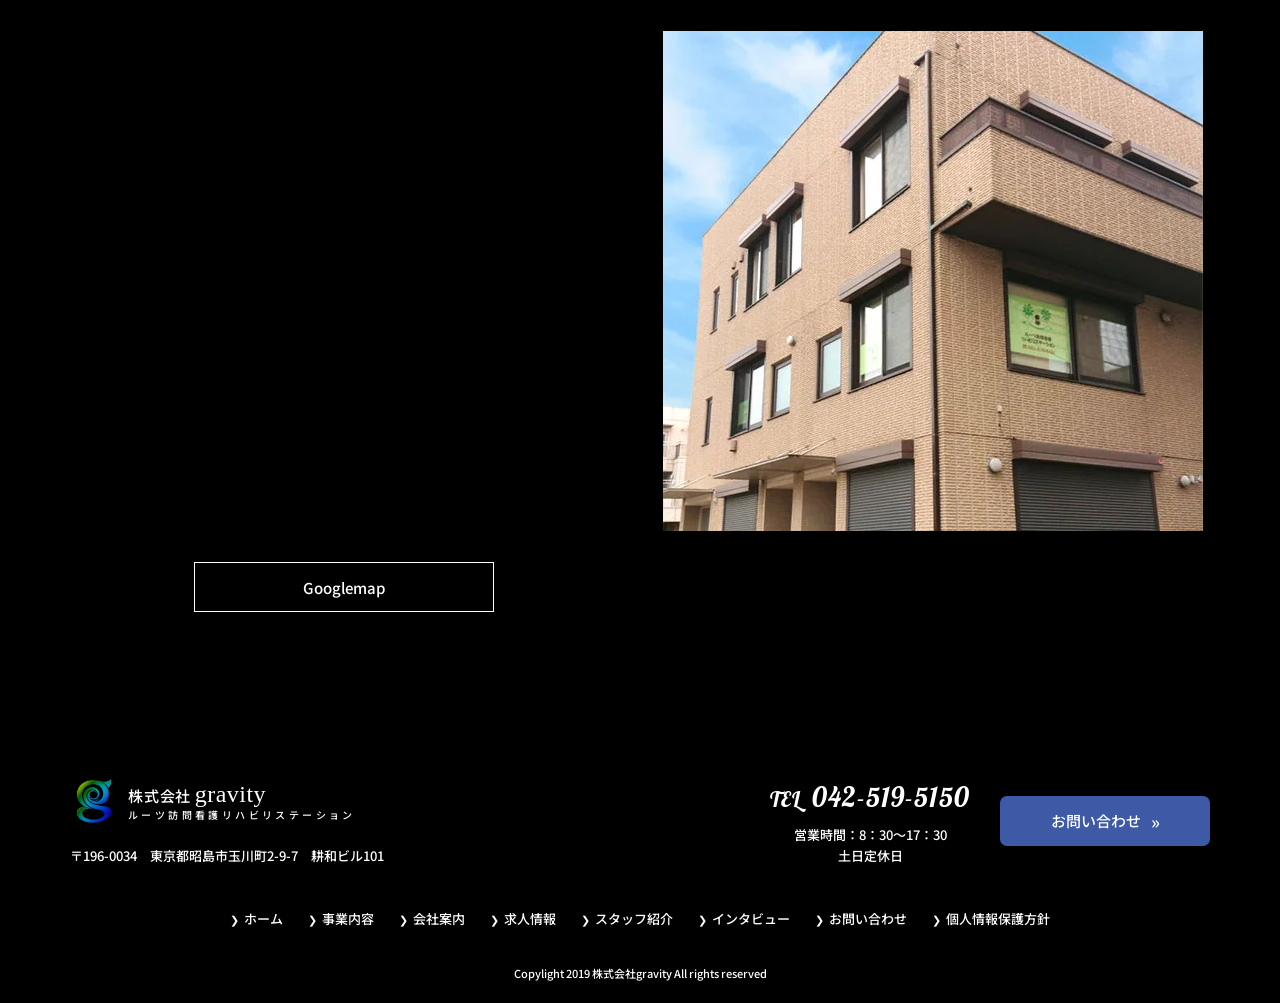
==== commit 0900e6f9: "8月マンスリー記事追加(id141)・スタッフに元井康弘さん(理学療法士)を追加 Co-Authored-By: Claude Fable 5 <noreply@anthropic.com>" ====
--- a/company.html
+++ b/company.html
@@ -6,12 +6,14 @@
 	<meta name="description" content="ルーツ訪問看護リハビリステーション代表、荘　徹男による「会社紹介」ページ。「まちの保健室」をモットーにヒトを元気にし続ける企業を目指します！！ルーツは、住み慣れた自宅でのケアを訪問看護でサポートします!">
 	<meta name="viewport" content="width=device-width, initial-scale=1">
 	<meta name="format-detection" content="telephone=no">
+	<link rel="canonical" href="https://www.gravity2018.co.jp/company.html">
 
 	<meta property="og:type" content="article">
+	<meta property="og:url" content="https://www.gravity2018.co.jp/company.html">
 	<meta property="og:title" content="会社案内｜ルーツ訪問看護リハビリステーション">
 	<meta property="og:description" content="理念「今考え 今動く」。社会問題への取り組み、会社概要、アクセスをご紹介します。">
 	<meta property="og:site_name" content="ルーツ訪問看護リハビリステーション">
-	<meta property="og:image" content="ogp.png">
+	<meta property="og:image" content="https://www.gravity2018.co.jp/ogp.png">
 	<meta property="og:locale" content="ja_JP">
 	<meta name="twitter:card" content="summary_large_image">
 
